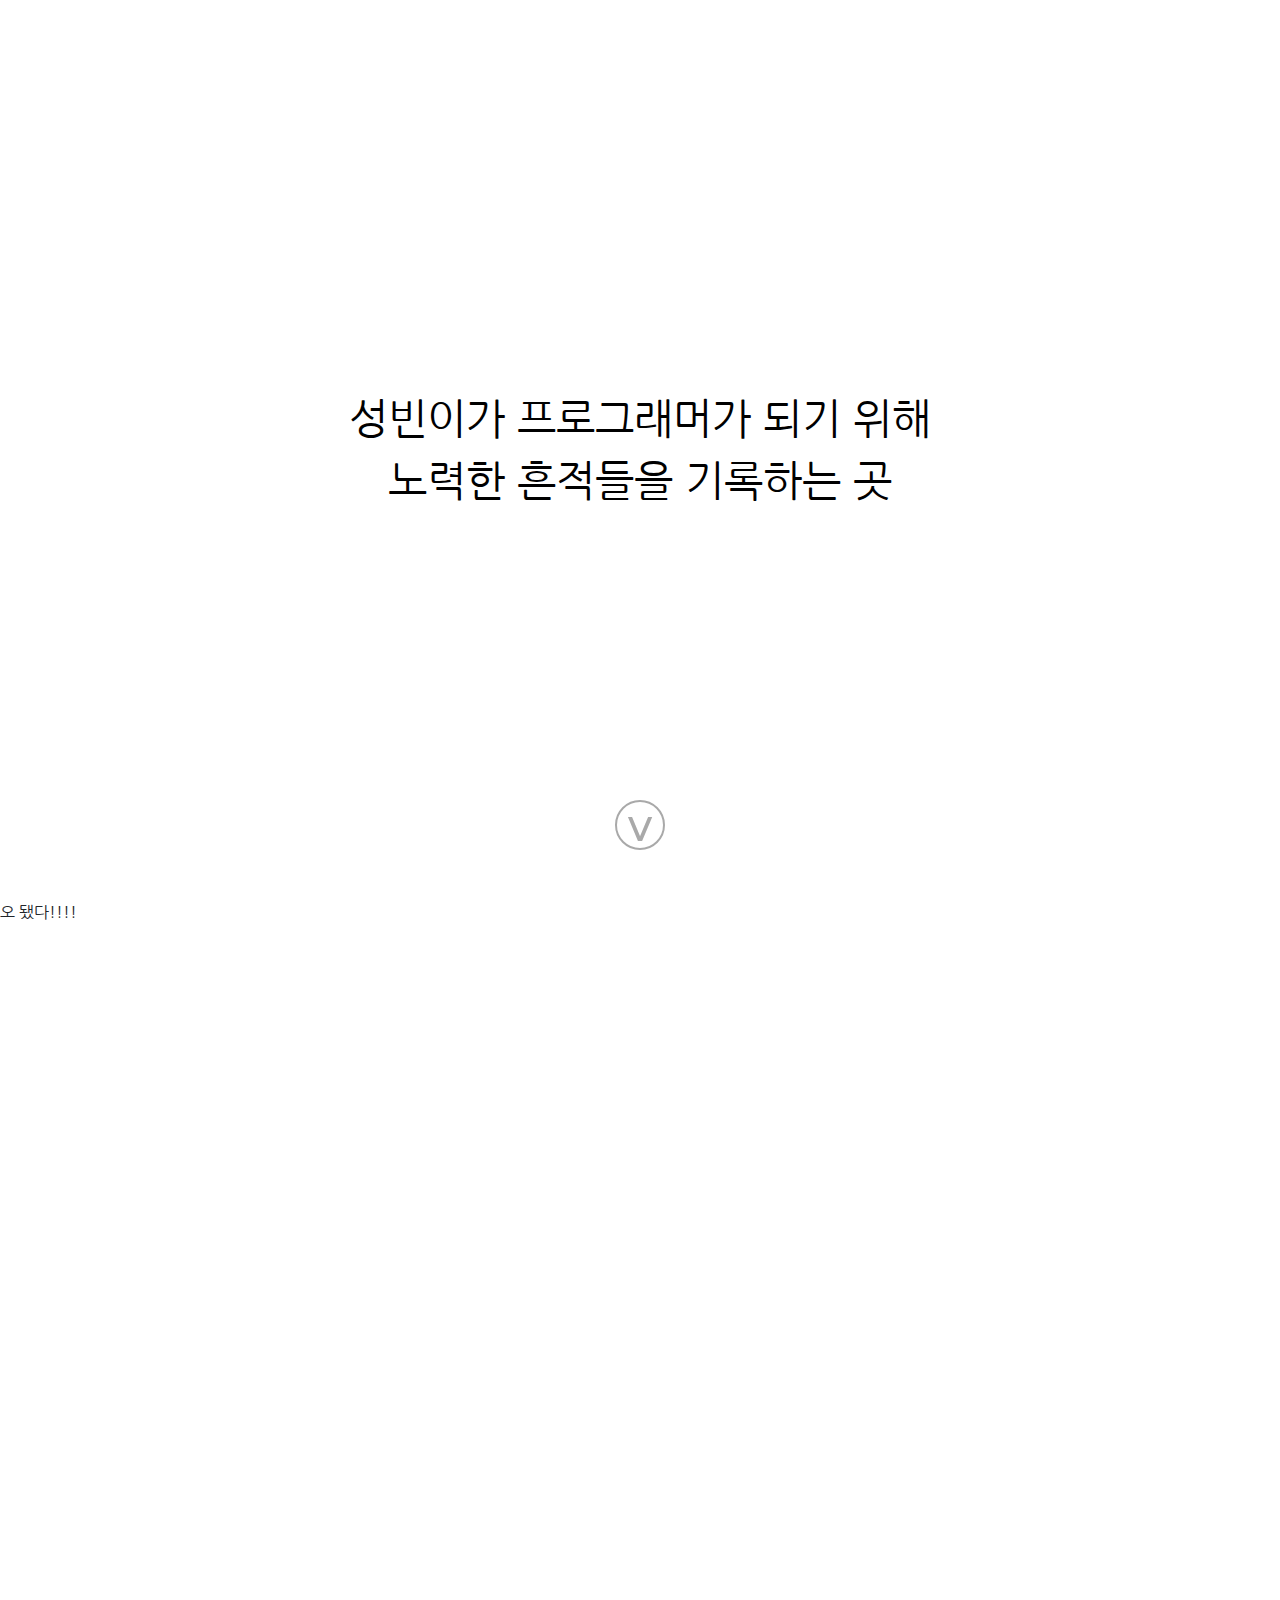
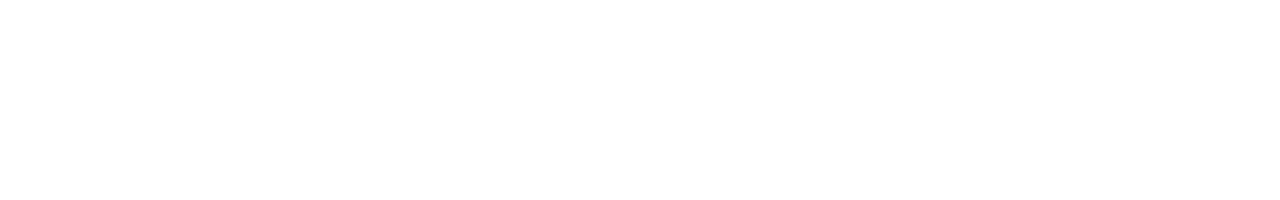
==== index.html @ 0ac33d73 ":partying_face: 애니메이션 적용 됐다!! :partying_face:" ====
<!DOCTYPE html>
<html lang="kr">
<head>
    <title>성빈!</title>

    <meta charset="utf-8">
    <meta content="width=device-width, initial-scale=1.0, maximum-scale=1.0, user-scalable=no" name="viewport">
    <meta content="telephone=no" name="format-detection">
    <meta content="yes" name="apple-mobile-web-app-capable">

    <meta content="성빈!" property="og:title"/>
    <meta content="website" property="og:type"/>
    <meta content="https://sungbin.me" property="og:url"/>
    <meta content="https://github.com/jisungbin/sungbin.me/blob/master/assets/images/sungbin_with_mac.png?raw=true"
          property="og:image"/>

    <link rel="icon" href="./assets/images/favicon.ico">
    <link rel="shortcut icon" href="./assets/images/favicon.ico">

    <link rel="stylesheet" href="./assets/css/main.css"/>
    <link rel="stylesheet" href="https://cdn.jsdelivr.net/npm/bootstrap@5.0.0-beta3/dist/css/bootstrap.min.css"/>

    <script src="https://cdn.jsdelivr.net/npm/bootstrap@5.0.0-beta3/dist/js/bootstrap.bundle.min.js"></script>
</head>

<!-- 왜 이건 css 파일에 넣으면 작동을 안 할까?  -->
<style>
    a, a:hover, a:focus {
        text-decoration: none;
        outline: none;
        color: darkgray;
    }

    body {
        font-family: 'Nanum Gothic', sans-serif;
        overflow: hidden;
        -webkit-font-smoothing: antialiased;
    }
</style>

<body class="cover-container">
<div class="cover-scroll">
    <section class="cover main">
        <p class="title" style="margin: 0 auto; text-align: center; color: black">성빈이가 프로그래머가 되기
            위해<br/>노력한 흔적들을
            기록하는 곳</p>
        <a class="btn_scroll_down_container" href="#main" style="margin-bottom: 50px; position: absolute; bottom: 0;">
            <p class="text-down-arrow">˅</p>
        </a>
    </section>

    <section class="cover" id="main">
        오 됐다!!!!
    </section>
</div>

</body>

</html>
---- assets/css/main.css ----
@import url('https://fonts.googleapis.com/css2?family=Nanum+Gothic&display=swap');

.cover-container {
    position: absolute;
    width: 100%;
    height: 100%;
}

.cover {
    position: relative;
    width: 100%;
    height: 100%;
    display: flex;
    overflow: hidden;
}

.cover.main {
    align-items: center;
    align-self: center;
    justify-content: center;
    flex-direction: column;
    padding: 52px;
}

.cover-scroll {
    position: relative;
    width: 100%;
    height: 100%;
}

section {
    scroll-behavior: smooth;
}

.title {
    font-size: calc(1rem + 2vw);
}

.btn_scroll_down_container {
    background-color: transparent;
    border: 2px solid darkgray;
    color: darkgray;
    width: 50px;
    height: 50px;
    line-height: 55px;
    text-align: center;
    font-size: 50px;
    border-radius: 50%;
}

.text-down-arrow {
    animation: updown 0.3s linear 0s infinite alternate;
}

@keyframes updown {
    0% {
        margin-top: 0;
    }
    100% {
        margin-top: 5px;
    }
}
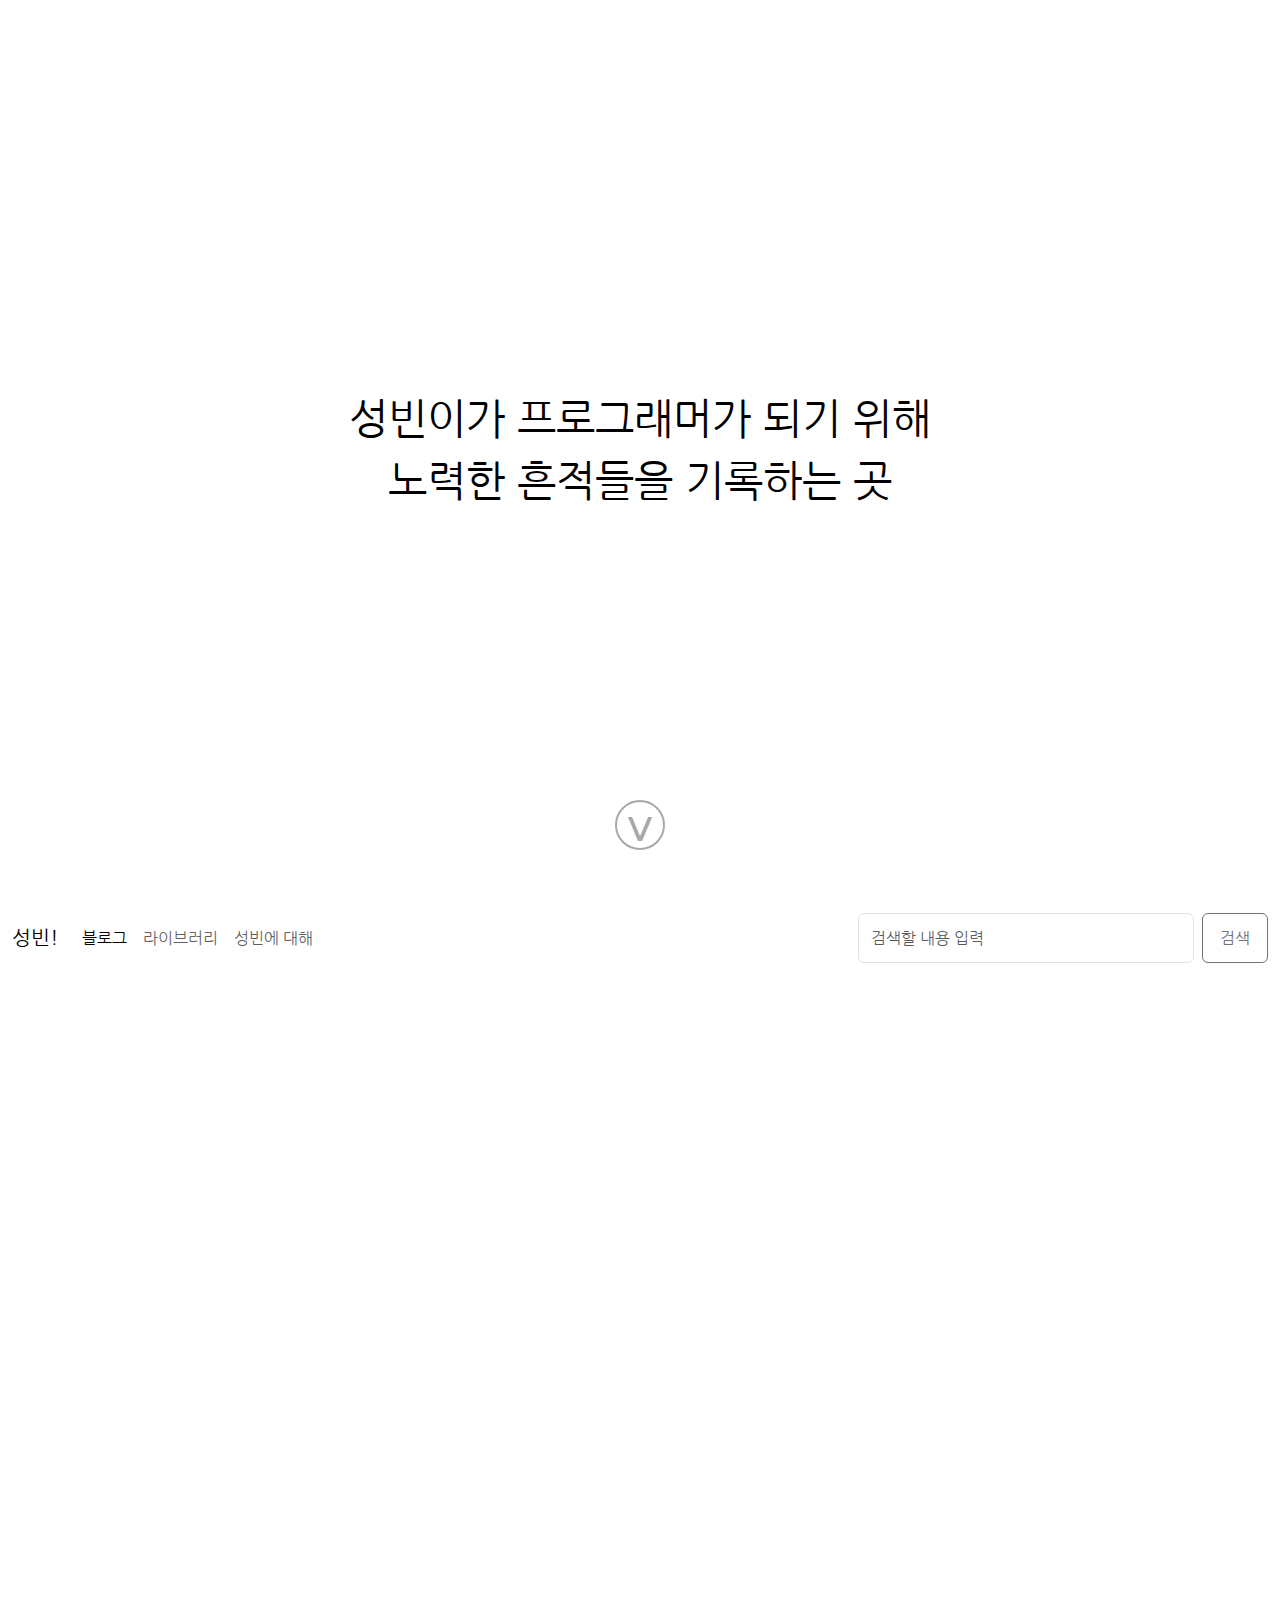
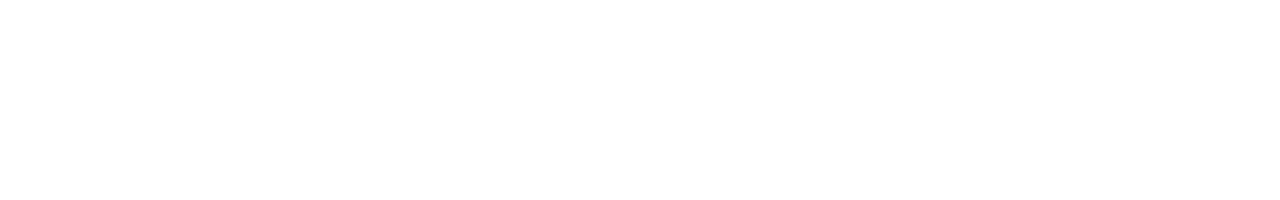
==== commit 2cdefff2: "부트스트랩 넘 어렵다" ====
--- a/index.html
+++ b/index.html
@@ -50,7 +50,33 @@
     </section>
 
     <section class="cover" id="main">
-        오 됐다!!!!
+        <nav class="navbar navbar-expand-md navbar-light" style="height: 75px; width: 100%;">
+            <div class="container-fluid">
+                <a class="navbar-brand" href="#">성빈!</a>
+                <button class="navbar-toggler" type="button" data-bs-toggle="collapse"
+                        data-bs-target="#navbarSupportedContent" aria-controls="navbarSupportedContent"
+                        aria-expanded="false" aria-label="Toggle navigation">
+                    <span class="navbar-toggler-icon"></span>
+                </button>
+                <div class="collapse navbar-collapse" id="navbarSupportedContent">
+                    <ul class="navbar-nav me-auto mb-2 mb-lg-0">
+                        <li class="nav-item">
+                            <a class="nav-link active">블로그</a>
+                        </li>
+                        <li class="nav-item">
+                            <a class="nav-link">라이브러리</a>
+                        </li>
+                        <li class="nav-item">
+                            <a class="nav-link">성빈에 대해</a>
+                        </li>
+                    </ul>
+                    <form class="d-flex" style="height: 50px;">
+                        <input class="form-control me-2" type="search" placeholder="검색할 내용 입력" aria-label="Search"/>
+                        <button class="btn btn-outline-secondary" type="submit" style="width: 75px;">검색</button>
+                    </form>
+                </div>
+            </div>
+        </nav>
     </section>
 </div>
 
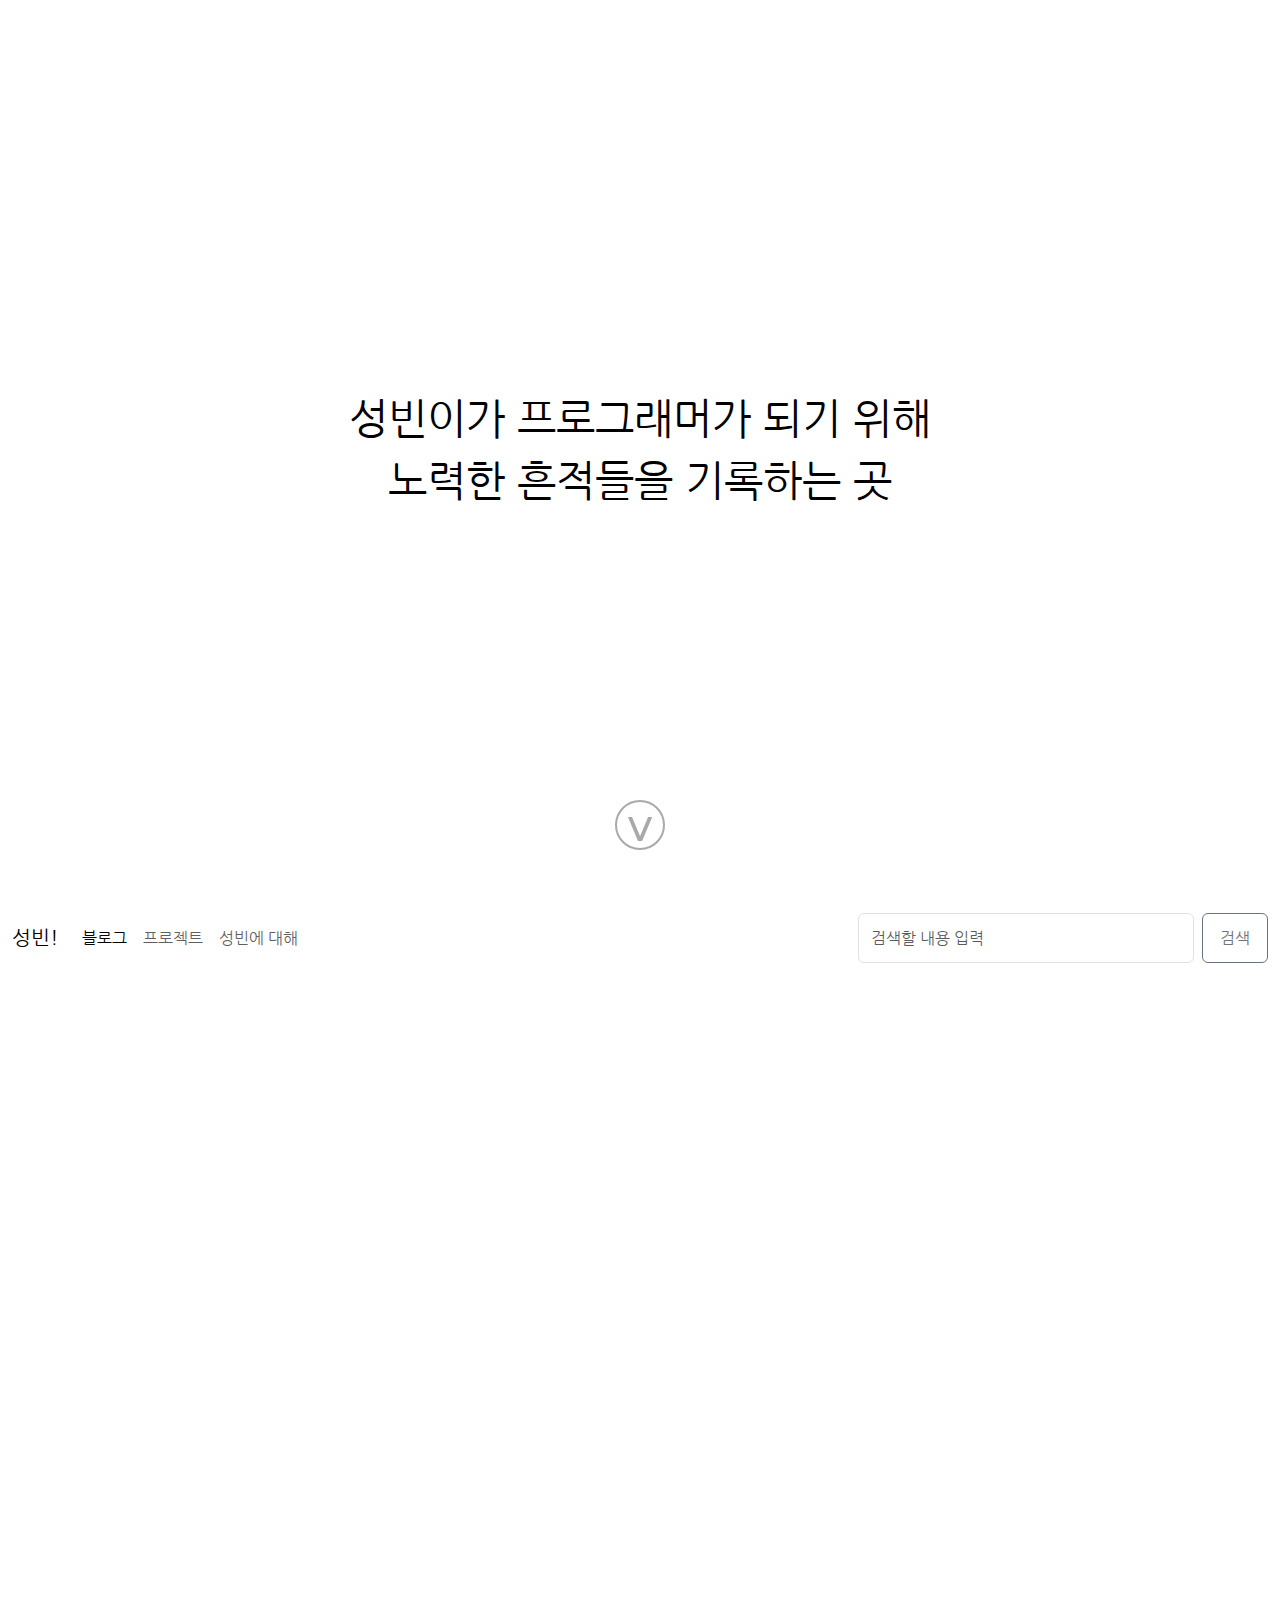
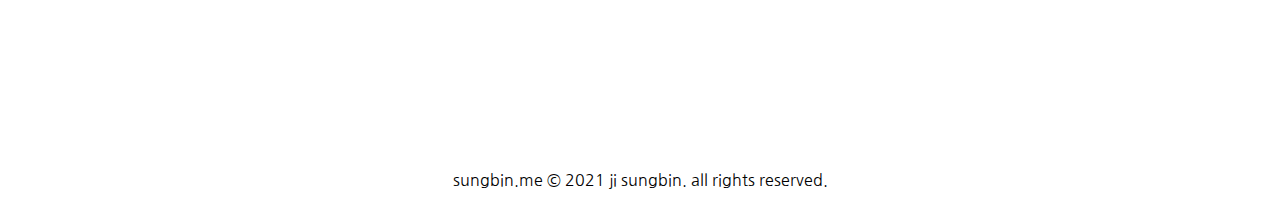
==== commit af6ac7bc: "애니메이션이 폰에서 작동을 안 한다" ====
--- a/index.html
+++ b/index.html
@@ -10,6 +10,7 @@
 
     <meta content="성빈!" property="og:title"/>
     <meta content="website" property="og:type"/>
+    <meta content="성빈이가 프로그래머가 되기 위해 노력한 흔적들을 기록하는 곳" property="og:description"/>
     <meta content="https://sungbin.me" property="og:url"/>
     <meta content="https://github.com/jisungbin/sungbin.me/blob/master/assets/images/sungbin_with_mac.png?raw=true"
           property="og:image"/>
@@ -41,12 +42,8 @@
 <body class="cover-container">
 <div class="cover-scroll">
     <section class="cover main">
-        <p class="title" style="margin: 0 auto; text-align: center; color: black">성빈이가 프로그래머가 되기
-            위해<br/>노력한 흔적들을
-            기록하는 곳</p>
-        <a class="btn_scroll_down_container" href="#main" style="margin-bottom: 50px; position: absolute; bottom: 0;">
-            <p class="text-down-arrow">˅</p>
-        </a>
+        <p class="title text-center">성빈이가 프로그래머가 되기 위해<br/>노력한 흔적들을 기록하는 곳</p>
+        <a class="btn_scroll_down_container footer" href="#main"><p class="text-down-arrow">˅</p></a>
     </section>
 
     <section class="cover" id="main">
@@ -64,7 +61,7 @@
                             <a class="nav-link active">블로그</a>
                         </li>
                         <li class="nav-item">
-                            <a class="nav-link">라이브러리</a>
+                            <a class="nav-link">프로젝트</a>
                         </li>
                         <li class="nav-item">
                             <a class="nav-link">성빈에 대해</a>
@@ -77,6 +74,9 @@
                 </div>
             </div>
         </nav>
+
+        <p class="footer text-center" style="width: 100%; margin-bottom: 8px;">sungbin.me &copy; 2021 ji sungbin. all
+            rights reserved.</p>
     </section>
 </div>
 
--- a/assets/css/main.css
+++ b/assets/css/main.css
@@ -4,6 +4,12 @@
     position: absolute;
     width: 100%;
     height: 100%;
+}
+
+.footer {
+    margin-bottom: 50px;
+    position: absolute;
+    bottom: 0;
 }
 
 .cover {
@@ -36,6 +42,12 @@
     font-size: calc(1rem + 2vw);
 }
 
+.text-center {
+    margin: 0 auto;
+    text-align: center;
+    color: black
+}
+
 .btn_scroll_down_container {
     background-color: transparent;
     border: 2px solid darkgray;
@@ -49,10 +61,10 @@
 }
 
 .text-down-arrow {
-    animation: updown 0.3s linear 0s infinite alternate;
+    -webkit-animation: updown 0.3s linear 0s infinite alternate;
 }
 
-@keyframes updown {
+@-webkit-keyframes updown {
     0% {
         margin-top: 0;
     }
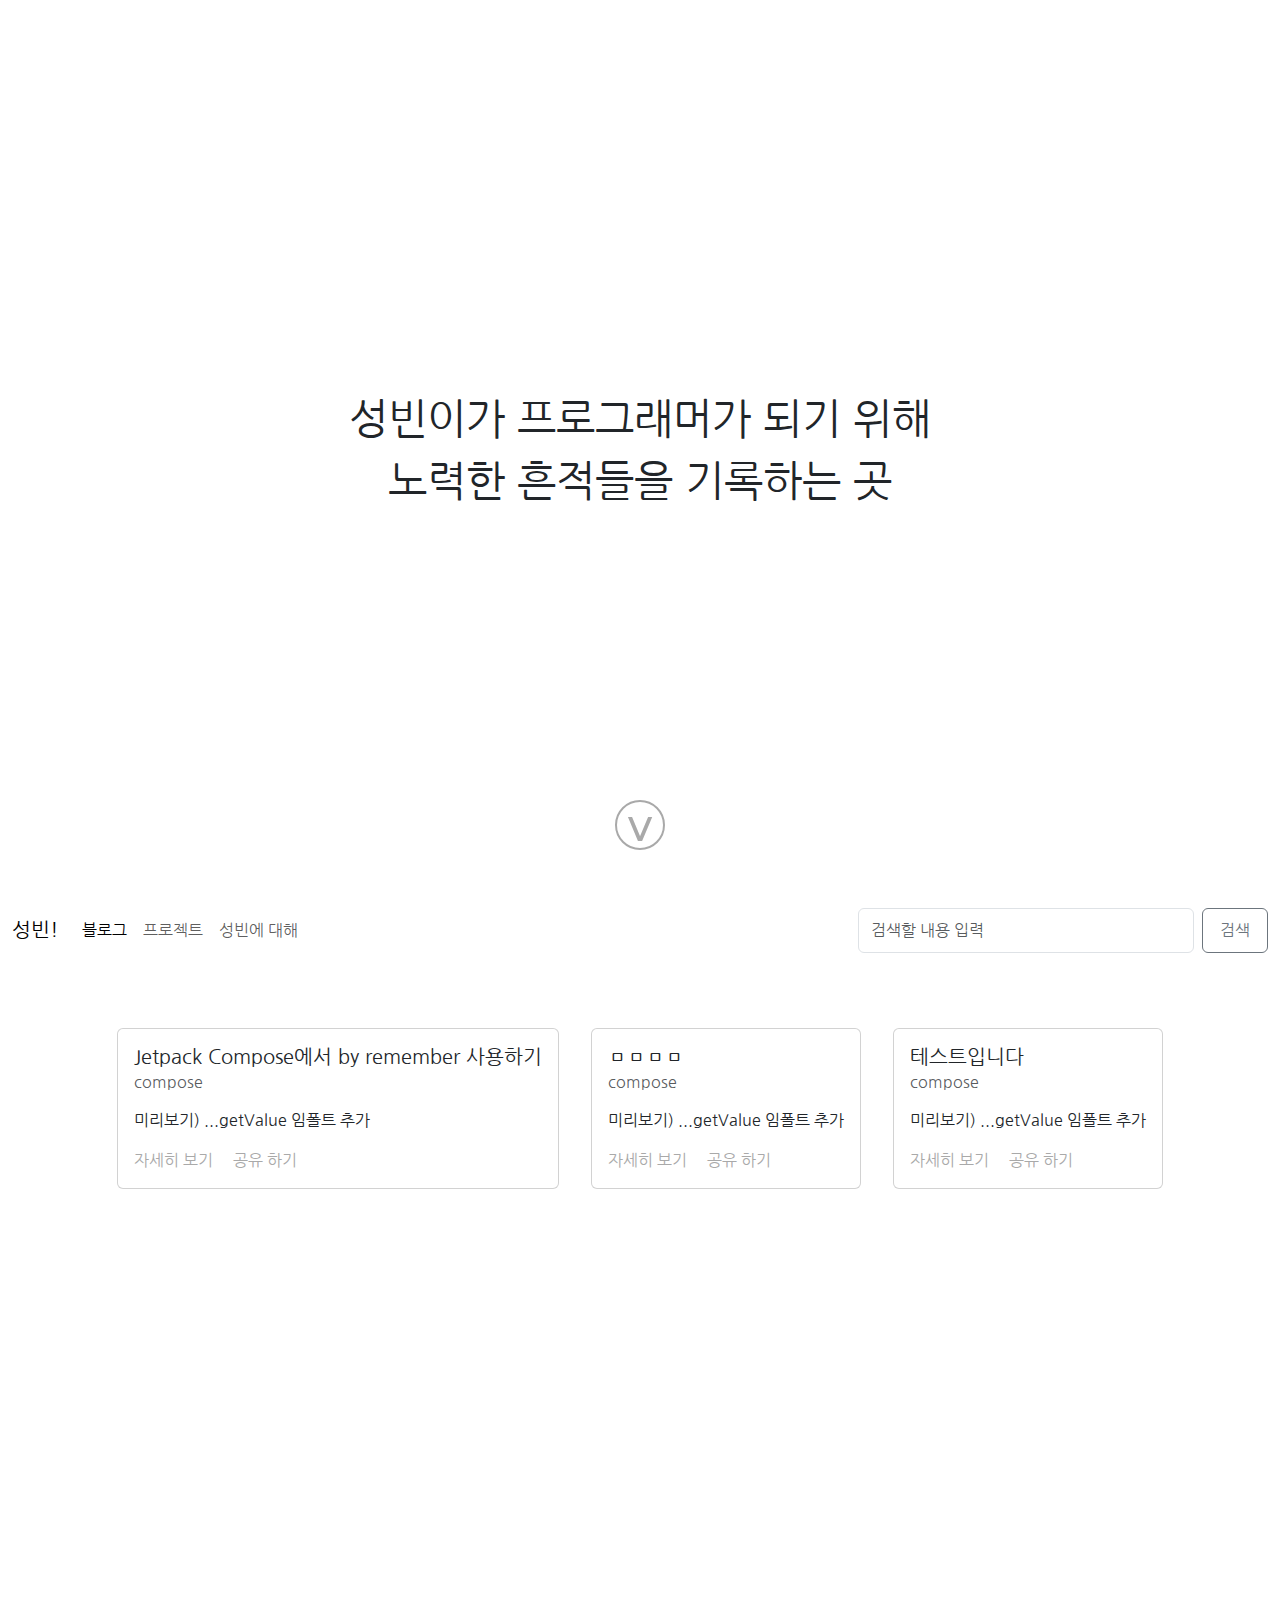
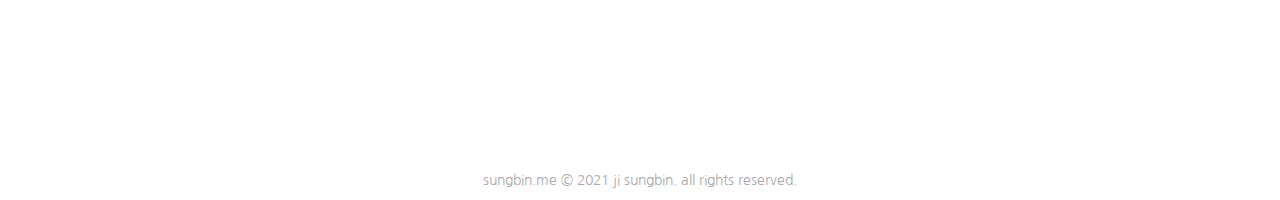
==== commit 0587f612: "아이스크림먹고싶다" ====
--- a/index.html
+++ b/index.html
@@ -47,36 +47,83 @@
     </section>
 
     <section class="cover" id="main">
-        <nav class="navbar navbar-expand-md navbar-light" style="height: 75px; width: 100%;">
-            <div class="container-fluid">
-                <a class="navbar-brand" href="#">성빈!</a>
-                <button class="navbar-toggler" type="button" data-bs-toggle="collapse"
-                        data-bs-target="#navbarSupportedContent" aria-controls="navbarSupportedContent"
-                        aria-expanded="false" aria-label="Toggle navigation">
-                    <span class="navbar-toggler-icon"></span>
-                </button>
-                <div class="collapse navbar-collapse" id="navbarSupportedContent">
-                    <ul class="navbar-nav me-auto mb-2 mb-lg-0">
-                        <li class="nav-item">
-                            <a class="nav-link active">블로그</a>
-                        </li>
-                        <li class="nav-item">
-                            <a class="nav-link">프로젝트</a>
-                        </li>
-                        <li class="nav-item">
-                            <a class="nav-link">성빈에 대해</a>
-                        </li>
-                    </ul>
-                    <form class="d-flex" style="height: 50px;">
-                        <input class="form-control me-2" type="search" placeholder="검색할 내용 입력" aria-label="Search"/>
-                        <button class="btn btn-outline-secondary" type="submit" style="width: 75px;">검색</button>
-                    </form>
+        <div style="width: 100%; height: 100%">
+            <nav class="navbar navbar-expand-md navbar-light" style="height: 60px; width: 100%;">
+                <div class="container-fluid">
+                    <a class="navbar-brand" href="#">성빈!</a>
+                    <button class="navbar-toggler" type="button" data-bs-toggle="collapse"
+                            data-bs-target="#navbarSupportedContent" aria-controls="navbarSupportedContent"
+                            aria-expanded="false" aria-label="Toggle navigation">
+                        <span class="navbar-toggler-icon"></span>
+                    </button>
+                    <div class="collapse navbar-collapse" id="navbarSupportedContent">
+                        <ul class="navbar-nav me-auto">
+                            <li class="nav-item">
+                                <a class="nav-link active">블로그</a>
+                            </li>
+                            <li class="nav-item">
+                                <a class="nav-link">프로젝트</a>
+                            </li>
+                            <li class="nav-item">
+                                <a class="nav-link">성빈에 대해</a>
+                            </li>
+                        </ul>
+                        <form class="d-flex" style="height: 45px;">
+                            <input class="form-control me-2" type="search" placeholder="검색할 내용 입력" aria-label="Search"/>
+                            <button class="btn btn-outline-secondary" type="submit" style="width: 75px;">검색</button>
+                        </form>
+                    </div>
+                </div>
+            </nav>
+
+            <div style="padding: 52px;">
+
+                <div class="container">
+                    <div class="row justify-content-md-center">
+                        <div class="col-md-auto" style="padding: 16px;">
+                            <div class="card">
+                                <div class="card-body">
+                                    <h5 class="card-title">Jetpack Compose에서 by remember 사용하기</h5>
+                                    <h6 class="card-subtitle mb-3 text-muted">compose</h6>
+                                    <p class="card-text">미리보기) ...getValue 임폴트 추가</p>
+                                    <a class="card-link">자세히 보기</a>
+                                    <a class="card-link">공유 하기</a>
+                                </div>
+                            </div>
+                        </div>
+
+                        <div class="col-md-auto" style="padding: 16px;">
+                            <div class="card">
+                                <div class="card-body">
+                                    <h5 class="card-title">ㅁㅁㅁㅁ</h5>
+                                    <h6 class="card-subtitle mb-3 text-muted">compose</h6>
+                                    <p class="card-text">미리보기) ...getValue 임폴트 추가</p>
+                                    <a class="card-link">자세히 보기</a>
+                                    <a class="card-link">공유 하기</a>
+                                </div>
+                            </div>
+                        </div>
+
+                        <div class="col-md-auto" style="padding: 16px;">
+                            <div class="card">
+                                <div class="card-body">
+                                    <h5 class="card-title">테스트입니다</h5>
+                                    <h6 class="card-subtitle mb-3 text-muted">compose</h6>
+                                    <p class="card-text">미리보기) ...getValue 임폴트 추가</p>
+                                    <a class="card-link">자세히 보기</a>
+                                    <a class="card-link">공유 하기</a>
+                                </div>
+                            </div>
+                        </div>
+                    </div>
                 </div>
             </div>
-        </nav>
 
-        <p class="footer text-center" style="width: 100%; margin-bottom: 8px;">sungbin.me &copy; 2021 ji sungbin. all
-            rights reserved.</p>
+        </div>
+
+        <p class="footer copyright text-center" style="width: 100%; margin-bottom: 8px;">
+            sungbin.me &copy; 2021 <a href="https://sungb.in">ji sungbin</a>. all rights reserved.
+        </p>
     </section>
 </div>
 
--- a/assets/css/main.css
+++ b/assets/css/main.css
@@ -42,10 +42,14 @@
     font-size: calc(1rem + 2vw);
 }
 
+.copyright {
+    color: darkgray;
+    font-size: calc(0.5rem + 0.5vw);
+}
+
 .text-center {
     margin: 0 auto;
     text-align: center;
-    color: black
 }
 
 .btn_scroll_down_container {
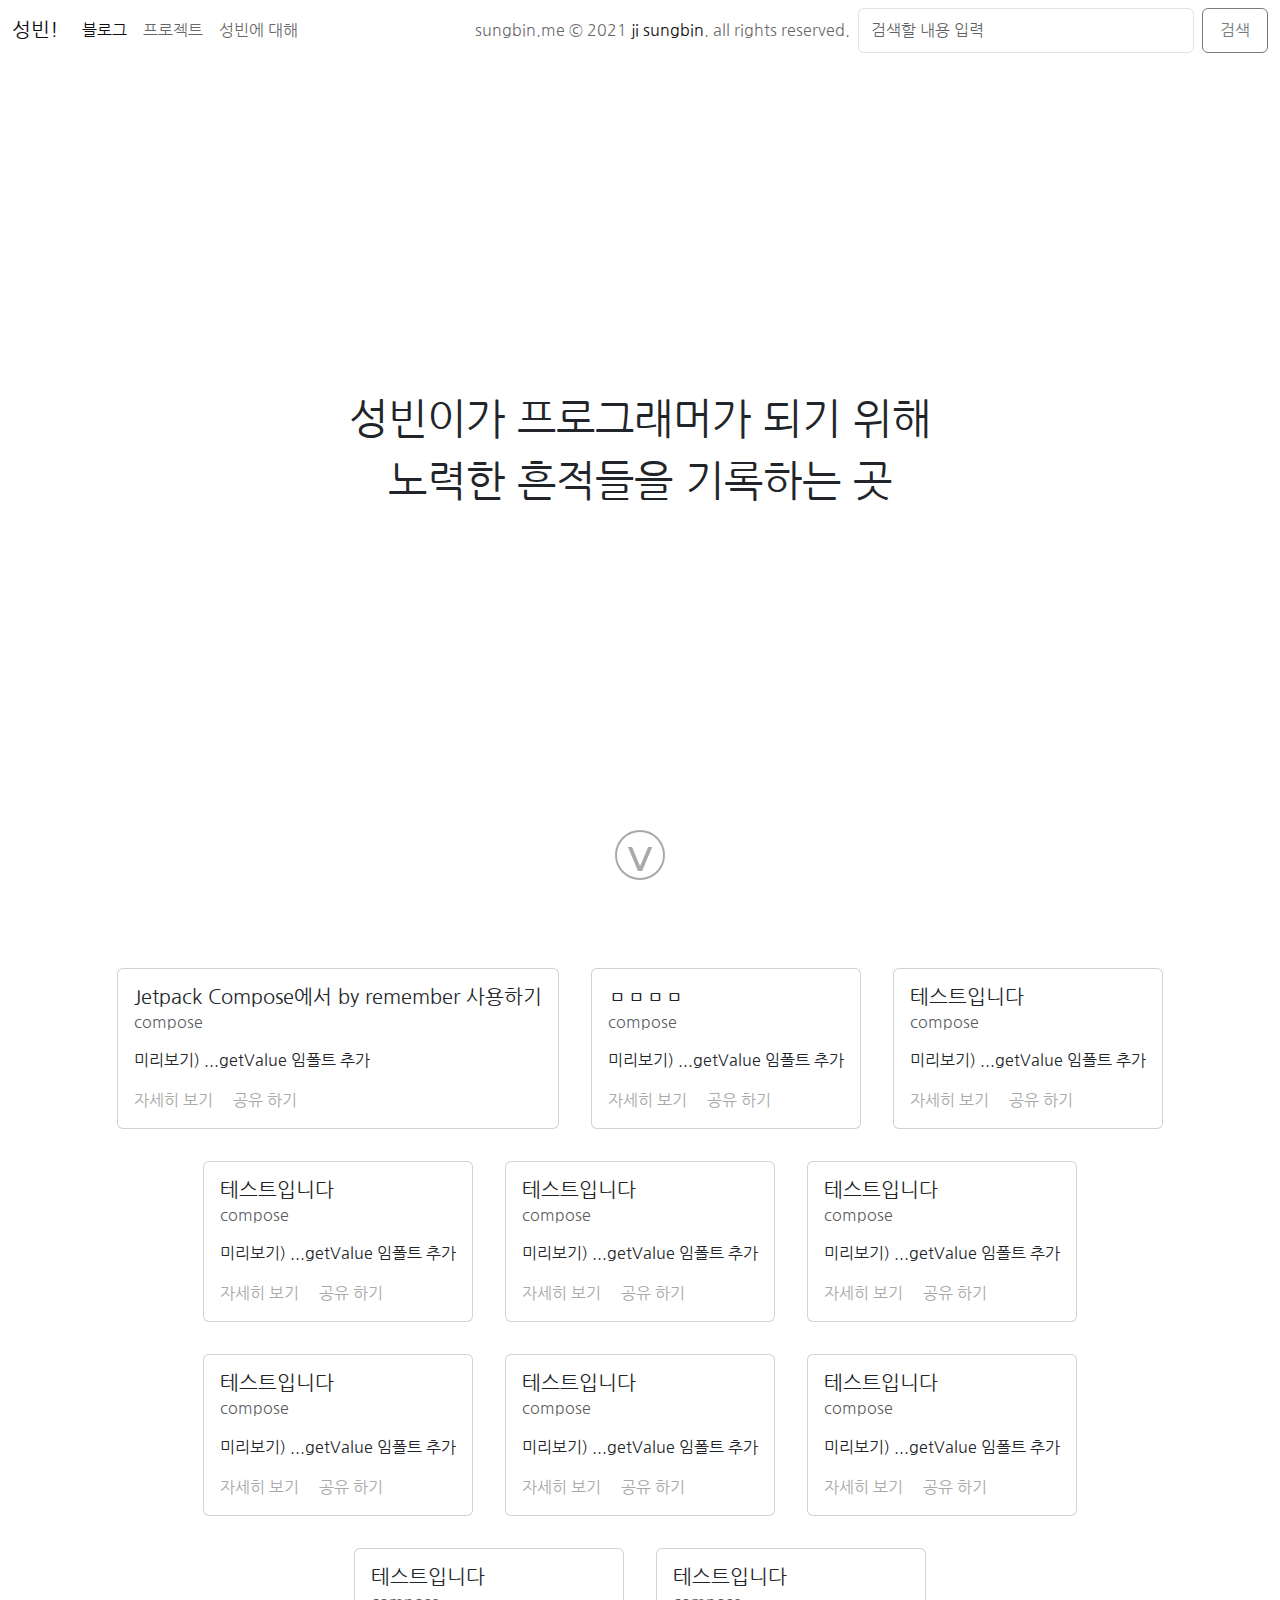
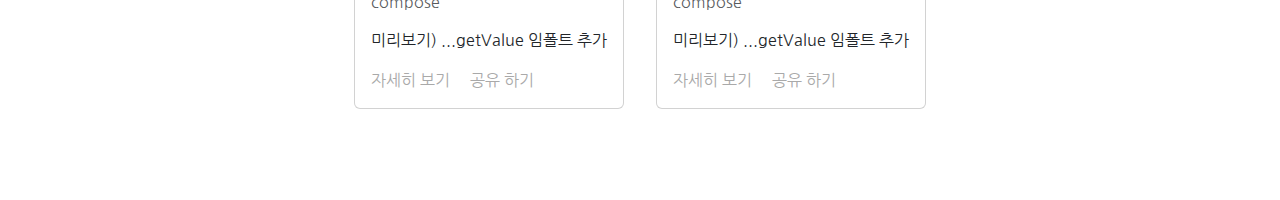
==== commit e4fee76c: "왜 모바일에서 애니메이션이 안 될까?" ====
--- a/index.html
+++ b/index.html
@@ -34,7 +34,6 @@
 
     body {
         font-family: 'Nanum Gothic', sans-serif;
-        overflow: hidden;
         -webkit-font-smoothing: antialiased;
     }
 </style>
@@ -42,88 +41,181 @@
 <body class="cover-container">
 <div class="cover-scroll">
     <section class="cover main">
+        <nav class="navbar fixed-top navbar-expand-md navbar-light"
+             style="height: 60px; width: 100%; z-index: 9999; background-color: white; opacity: 0.95;">
+            <div class="container-fluid">
+                <a class="navbar-brand" href="#">성빈!</a>
+                <button class="navbar-toggler" type="button" data-bs-toggle="collapse"
+                        data-bs-target="#navbarSupportedContent" aria-controls="navbarSupportedContent"
+                        aria-expanded="false" aria-label="Toggle navigation">
+                    <span class="navbar-toggler-icon"></span>
+                </button>
+                <div class="collapse navbar-collapse" id="navbarSupportedContent">
+                    <ul class="navbar-nav me-auto" style="background-color: white;">
+                        <li class="nav-item">
+                            <a class="nav-link active">블로그</a>
+                        </li>
+                        <li class="nav-item">
+                            <a class="nav-link">프로젝트</a>
+                        </li>
+                        <li class="nav-item">
+                            <a class="nav-link">성빈에 대해</a>
+                        </li>
+                    </ul>
+                    <span class="navbar-text"
+                          style="padding-right: 8px; background-color: white;">
+                            sungbin.me &copy; 2021 <a href="https://sungb.in">ji sungbin</a>. all rights reserved.
+                        </span>
+                    <form class="d-flex" style="height: 45px;">
+                        <input class="form-control me-2" type="search" placeholder="검색할 내용 입력" aria-label="Search"/>
+                        <button class="btn btn-outline-secondary" type="submit" style="width: 75px;">검색</button>
+                    </form>
+                </div>
+            </div>
+        </nav>
+
         <p class="title text-center">성빈이가 프로그래머가 되기 위해<br/>노력한 흔적들을 기록하는 곳</p>
-        <a class="btn_scroll_down_container footer" href="#main"><p class="text-down-arrow">˅</p></a>
+        <a class="btn_scroll_down_container footer" href="#main" style="margin-bottom: 20px;"><p
+                class="text-down-arrow">˅</p></a>
     </section>
 
-    <section class="cover" id="main">
-        <div style="width: 100%; height: 100%">
-            <nav class="navbar navbar-expand-md navbar-light" style="height: 60px; width: 100%;">
-                <div class="container-fluid">
-                    <a class="navbar-brand" href="#">성빈!</a>
-                    <button class="navbar-toggler" type="button" data-bs-toggle="collapse"
-                            data-bs-target="#navbarSupportedContent" aria-controls="navbarSupportedContent"
-                            aria-expanded="false" aria-label="Toggle navigation">
-                        <span class="navbar-toggler-icon"></span>
-                    </button>
-                    <div class="collapse navbar-collapse" id="navbarSupportedContent">
-                        <ul class="navbar-nav me-auto">
-                            <li class="nav-item">
-                                <a class="nav-link active">블로그</a>
-                            </li>
-                            <li class="nav-item">
-                                <a class="nav-link">프로젝트</a>
-                            </li>
-                            <li class="nav-item">
-                                <a class="nav-link">성빈에 대해</a>
-                            </li>
-                        </ul>
-                        <form class="d-flex" style="height: 45px;">
-                            <input class="form-control me-2" type="search" placeholder="검색할 내용 입력" aria-label="Search"/>
-                            <button class="btn btn-outline-secondary" type="submit" style="width: 75px;">검색</button>
-                        </form>
-                    </div>
-                </div>
-            </nav>
-
-            <div style="padding: 52px;">
-
-                <div class="container">
-                    <div class="row justify-content-md-center">
-                        <div class="col-md-auto" style="padding: 16px;">
-                            <div class="card">
-                                <div class="card-body">
-                                    <h5 class="card-title">Jetpack Compose에서 by remember 사용하기</h5>
-                                    <h6 class="card-subtitle mb-3 text-muted">compose</h6>
-                                    <p class="card-text">미리보기) ...getValue 임폴트 추가</p>
-                                    <a class="card-link">자세히 보기</a>
-                                    <a class="card-link">공유 하기</a>
-                                </div>
-                            </div>
-                        </div>
-
-                        <div class="col-md-auto" style="padding: 16px;">
-                            <div class="card">
-                                <div class="card-body">
-                                    <h5 class="card-title">ㅁㅁㅁㅁ</h5>
-                                    <h6 class="card-subtitle mb-3 text-muted">compose</h6>
-                                    <p class="card-text">미리보기) ...getValue 임폴트 추가</p>
-                                    <a class="card-link">자세히 보기</a>
-                                    <a class="card-link">공유 하기</a>
-                                </div>
-                            </div>
-                        </div>
-
-                        <div class="col-md-auto" style="padding: 16px;">
-                            <div class="card">
-                                <div class="card-body">
-                                    <h5 class="card-title">테스트입니다</h5>
-                                    <h6 class="card-subtitle mb-3 text-muted">compose</h6>
-                                    <p class="card-text">미리보기) ...getValue 임폴트 추가</p>
-                                    <a class="card-link">자세히 보기</a>
-                                    <a class="card-link">공유 하기</a>
-                                </div>
-                            </div>
-                        </div>
-                    </div>
-                </div>
+    <section id="main" style="height: 100%; padding: 52px;">
+        <div class="container">
+            <div class="row justify-content-md-center">
+                <div class="col-md-auto" style="padding: 16px;">
+                    <div class="card">
+                        <div class="card-body">
+                            <h5 class="card-title">Jetpack Compose에서 by remember 사용하기</h5>
+                            <h6 class="card-subtitle mb-3 text-muted">compose</h6>
+                            <p class="card-text">미리보기) ...getValue 임폴트 추가</p>
+                            <a class="card-link">자세히 보기</a>
+                            <a class="card-link">공유 하기</a>
+                        </div>
+                    </div>
+                </div>
+
+                <div class="col-md-auto" style="padding: 16px;">
+                    <div class="card">
+                        <div class="card-body">
+                            <h5 class="card-title">ㅁㅁㅁㅁ</h5>
+                            <h6 class="card-subtitle mb-3 text-muted">compose</h6>
+                            <p class="card-text">미리보기) ...getValue 임폴트 추가</p>
+                            <a class="card-link">자세히 보기</a>
+                            <a class="card-link">공유 하기</a>
+                        </div>
+                    </div>
+                </div>
+
+                <div class="col-md-auto" style="padding: 16px;">
+                    <div class="card">
+                        <div class="card-body">
+                            <h5 class="card-title">테스트입니다</h5>
+                            <h6 class="card-subtitle mb-3 text-muted">compose</h6>
+                            <p class="card-text">미리보기) ...getValue 임폴트 추가</p>
+                            <a class="card-link">자세히 보기</a>
+                            <a class="card-link">공유 하기</a>
+                        </div>
+                    </div>
+                </div>
+
+                <div class="col-md-auto" style="padding: 16px;">
+                    <div class="card">
+                        <div class="card-body">
+                            <h5 class="card-title">테스트입니다</h5>
+                            <h6 class="card-subtitle mb-3 text-muted">compose</h6>
+                            <p class="card-text">미리보기) ...getValue 임폴트 추가</p>
+                            <a class="card-link">자세히 보기</a>
+                            <a class="card-link">공유 하기</a>
+                        </div>
+                    </div>
+                </div>
+
+                <div class="col-md-auto" style="padding: 16px;">
+                    <div class="card">
+                        <div class="card-body">
+                            <h5 class="card-title">테스트입니다</h5>
+                            <h6 class="card-subtitle mb-3 text-muted">compose</h6>
+                            <p class="card-text">미리보기) ...getValue 임폴트 추가</p>
+                            <a class="card-link">자세히 보기</a>
+                            <a class="card-link">공유 하기</a>
+                        </div>
+                    </div>
+                </div>
+
+                <div class="col-md-auto" style="padding: 16px;">
+                    <div class="card">
+                        <div class="card-body">
+                            <h5 class="card-title">테스트입니다</h5>
+                            <h6 class="card-subtitle mb-3 text-muted">compose</h6>
+                            <p class="card-text">미리보기) ...getValue 임폴트 추가</p>
+                            <a class="card-link">자세히 보기</a>
+                            <a class="card-link">공유 하기</a>
+                        </div>
+                    </div>
+                </div>
+
+                <div class="col-md-auto" style="padding: 16px;">
+                    <div class="card">
+                        <div class="card-body">
+                            <h5 class="card-title">테스트입니다</h5>
+                            <h6 class="card-subtitle mb-3 text-muted">compose</h6>
+                            <p class="card-text">미리보기) ...getValue 임폴트 추가</p>
+                            <a class="card-link">자세히 보기</a>
+                            <a class="card-link">공유 하기</a>
+                        </div>
+                    </div>
+                </div>
+
+                <div class="col-md-auto" style="padding: 16px;">
+                    <div class="card">
+                        <div class="card-body">
+                            <h5 class="card-title">테스트입니다</h5>
+                            <h6 class="card-subtitle mb-3 text-muted">compose</h6>
+                            <p class="card-text">미리보기) ...getValue 임폴트 추가</p>
+                            <a class="card-link">자세히 보기</a>
+                            <a class="card-link">공유 하기</a>
+                        </div>
+                    </div>
+                </div>
+
+                <div class="col-md-auto" style="padding: 16px;">
+                    <div class="card">
+                        <div class="card-body">
+                            <h5 class="card-title">테스트입니다</h5>
+                            <h6 class="card-subtitle mb-3 text-muted">compose</h6>
+                            <p class="card-text">미리보기) ...getValue 임폴트 추가</p>
+                            <a class="card-link">자세히 보기</a>
+                            <a class="card-link">공유 하기</a>
+                        </div>
+                    </div>
+                </div>
+
+                <div class="col-md-auto" style="padding: 16px;">
+                    <div class="card">
+                        <div class="card-body">
+                            <h5 class="card-title">테스트입니다</h5>
+                            <h6 class="card-subtitle mb-3 text-muted">compose</h6>
+                            <p class="card-text">미리보기) ...getValue 임폴트 추가</p>
+                            <a class="card-link">자세히 보기</a>
+                            <a class="card-link">공유 하기</a>
+                        </div>
+                    </div>
+                </div>
+
+                <div class="col-md-auto" style="padding: 16px;">
+                    <div class="card">
+                        <div class="card-body">
+                            <h5 class="card-title">테스트입니다</h5>
+                            <h6 class="card-subtitle mb-3 text-muted">compose</h6>
+                            <p class="card-text">미리보기) ...getValue 임폴트 추가</p>
+                            <a class="card-link">자세히 보기</a>
+                            <a class="card-link">공유 하기</a>
+                        </div>
+                    </div>
+                </div>
+
             </div>
-
         </div>
-
-        <p class="footer copyright text-center" style="width: 100%; margin-bottom: 8px;">
-            sungbin.me &copy; 2021 <a href="https://sungb.in">ji sungbin</a>. all rights reserved.
-        </p>
     </section>
 </div>
 
--- a/assets/css/main.css
+++ b/assets/css/main.css
@@ -7,8 +7,8 @@
 }
 
 .footer {
-    margin-bottom: 50px;
     position: absolute;
+    width: 100%;
     bottom: 0;
 }
 
